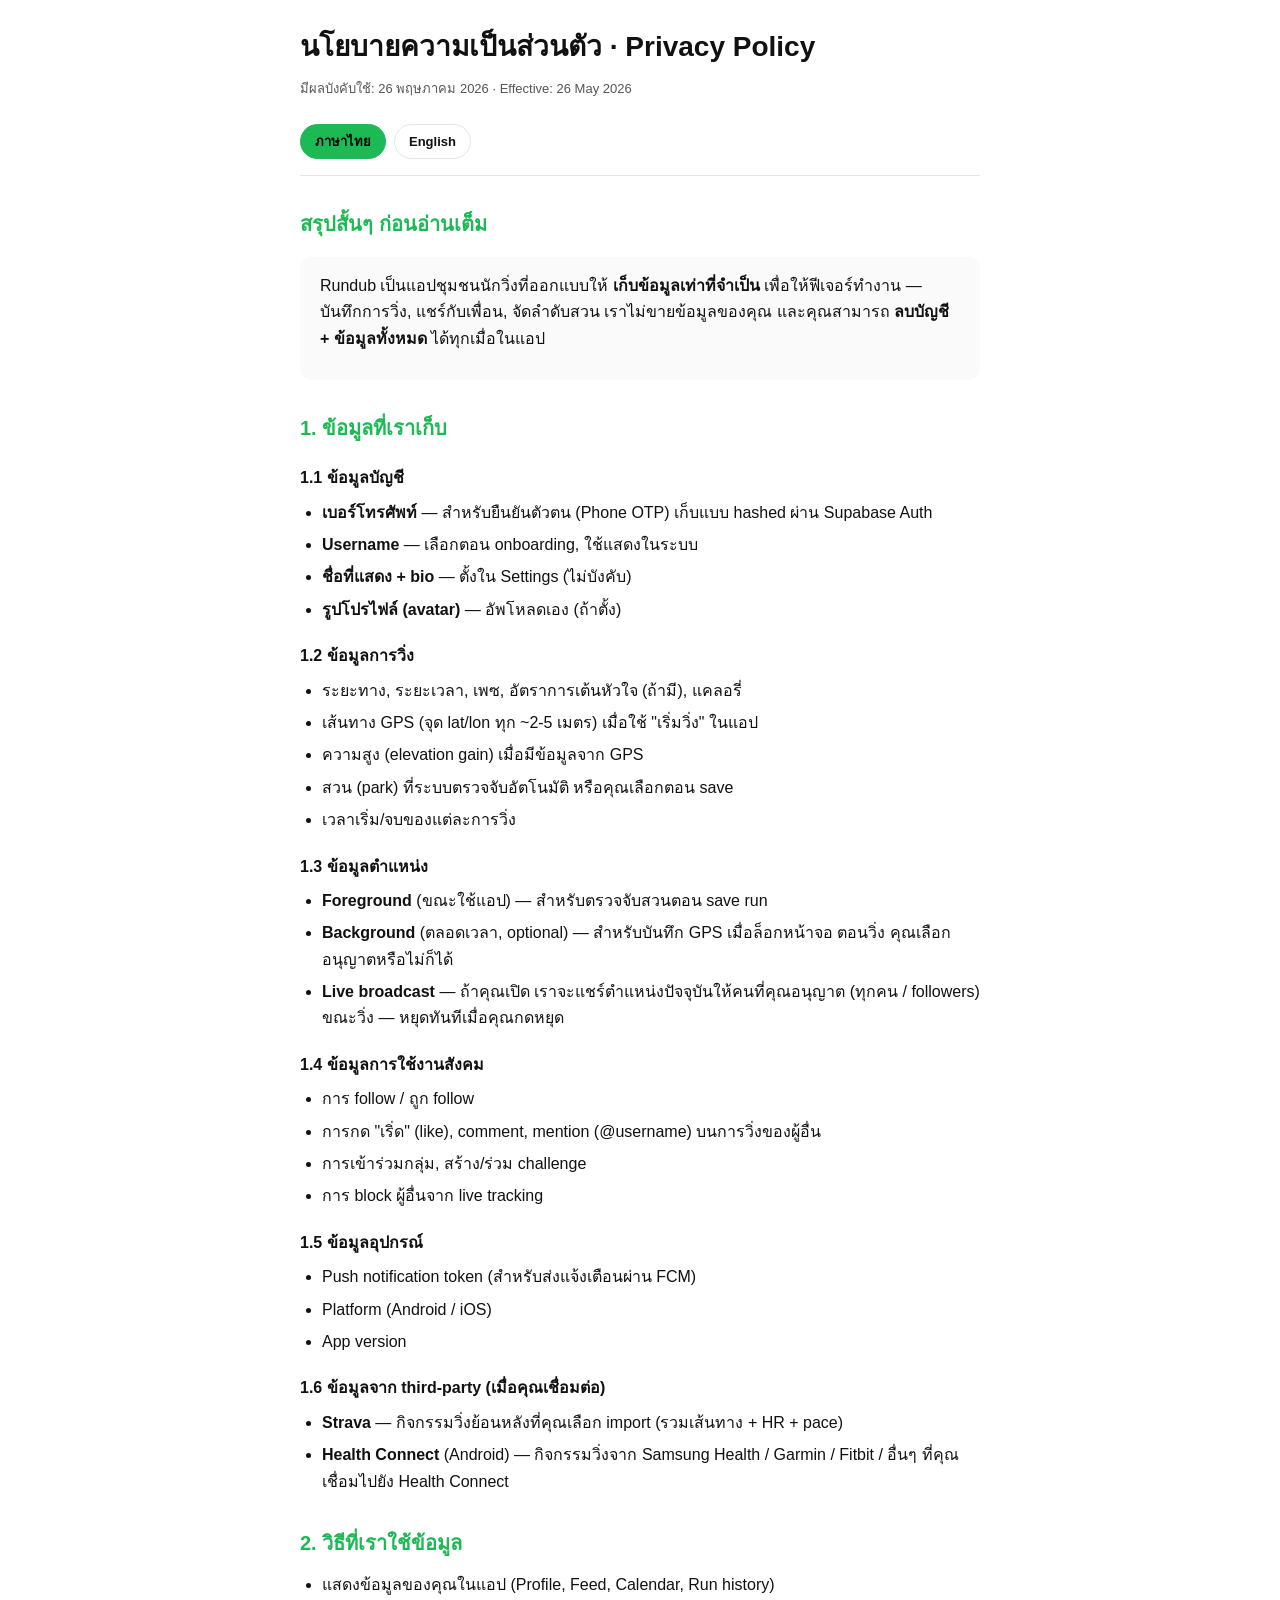
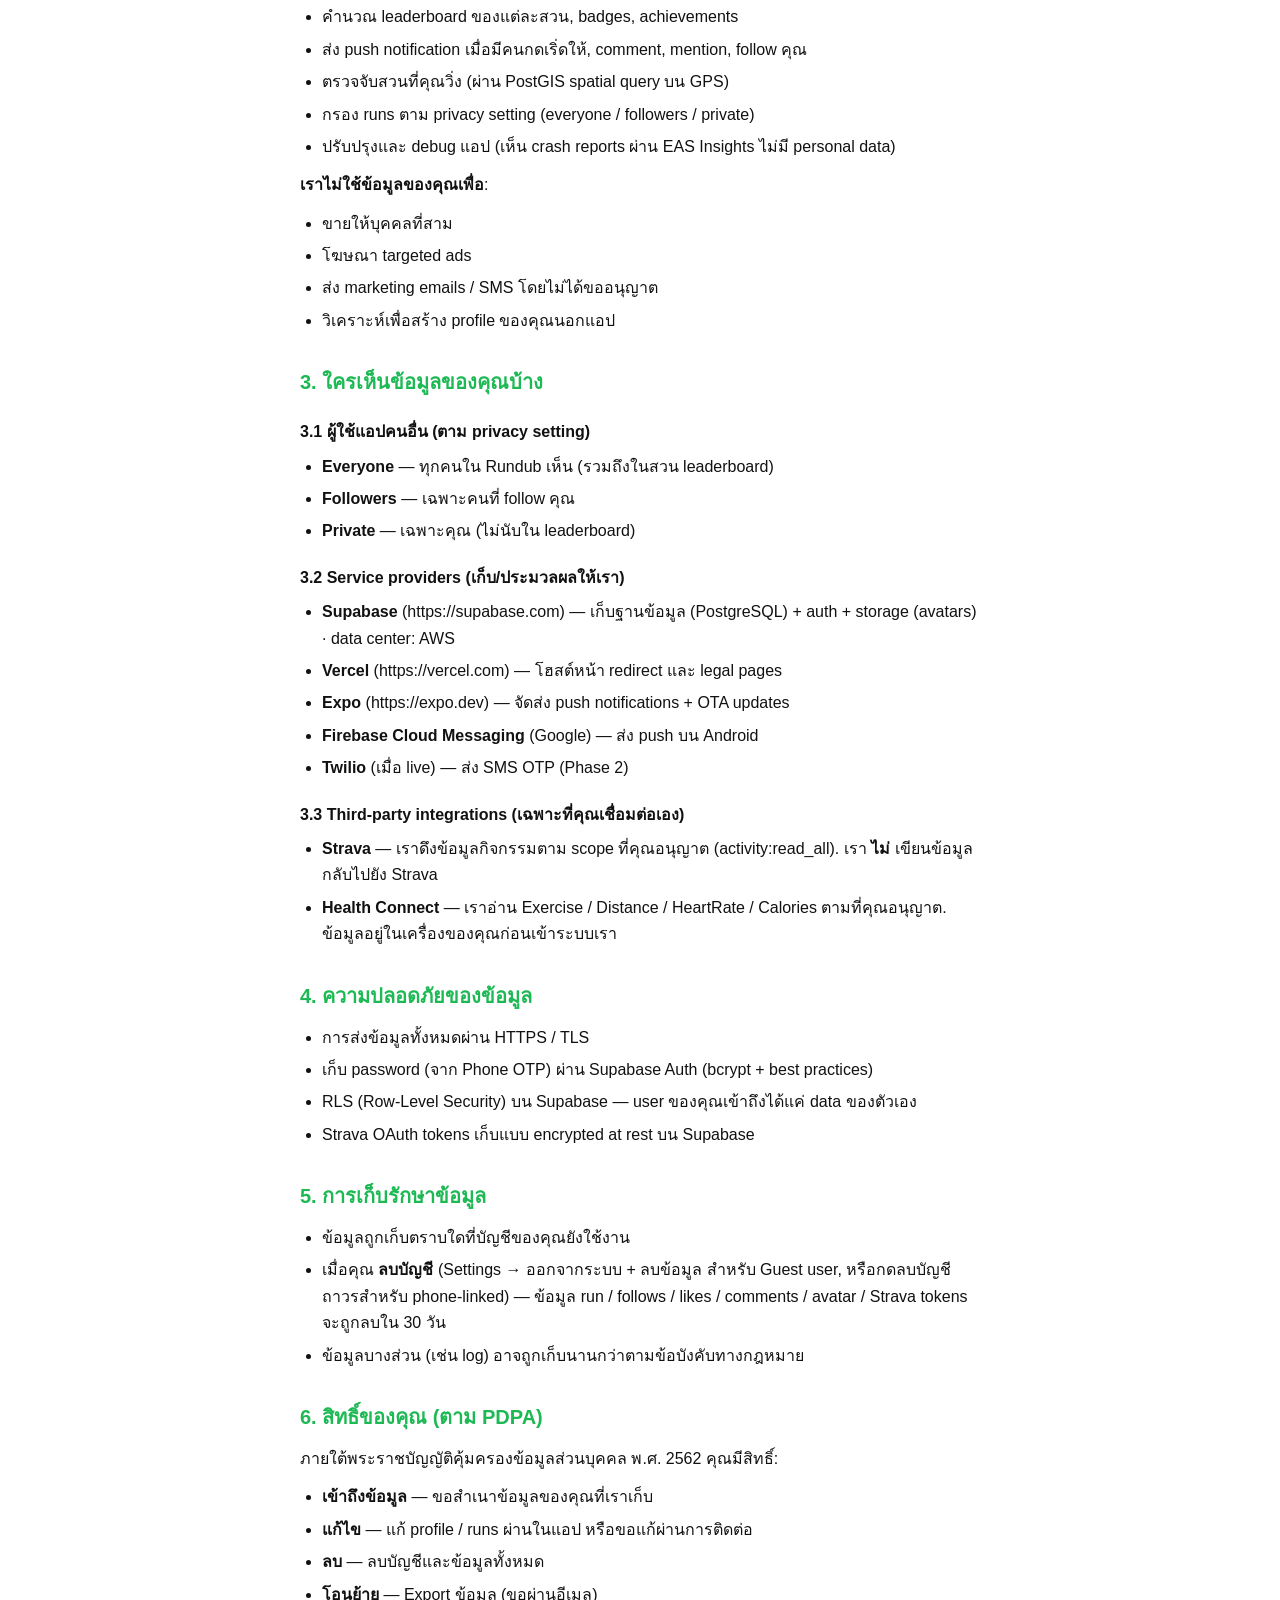
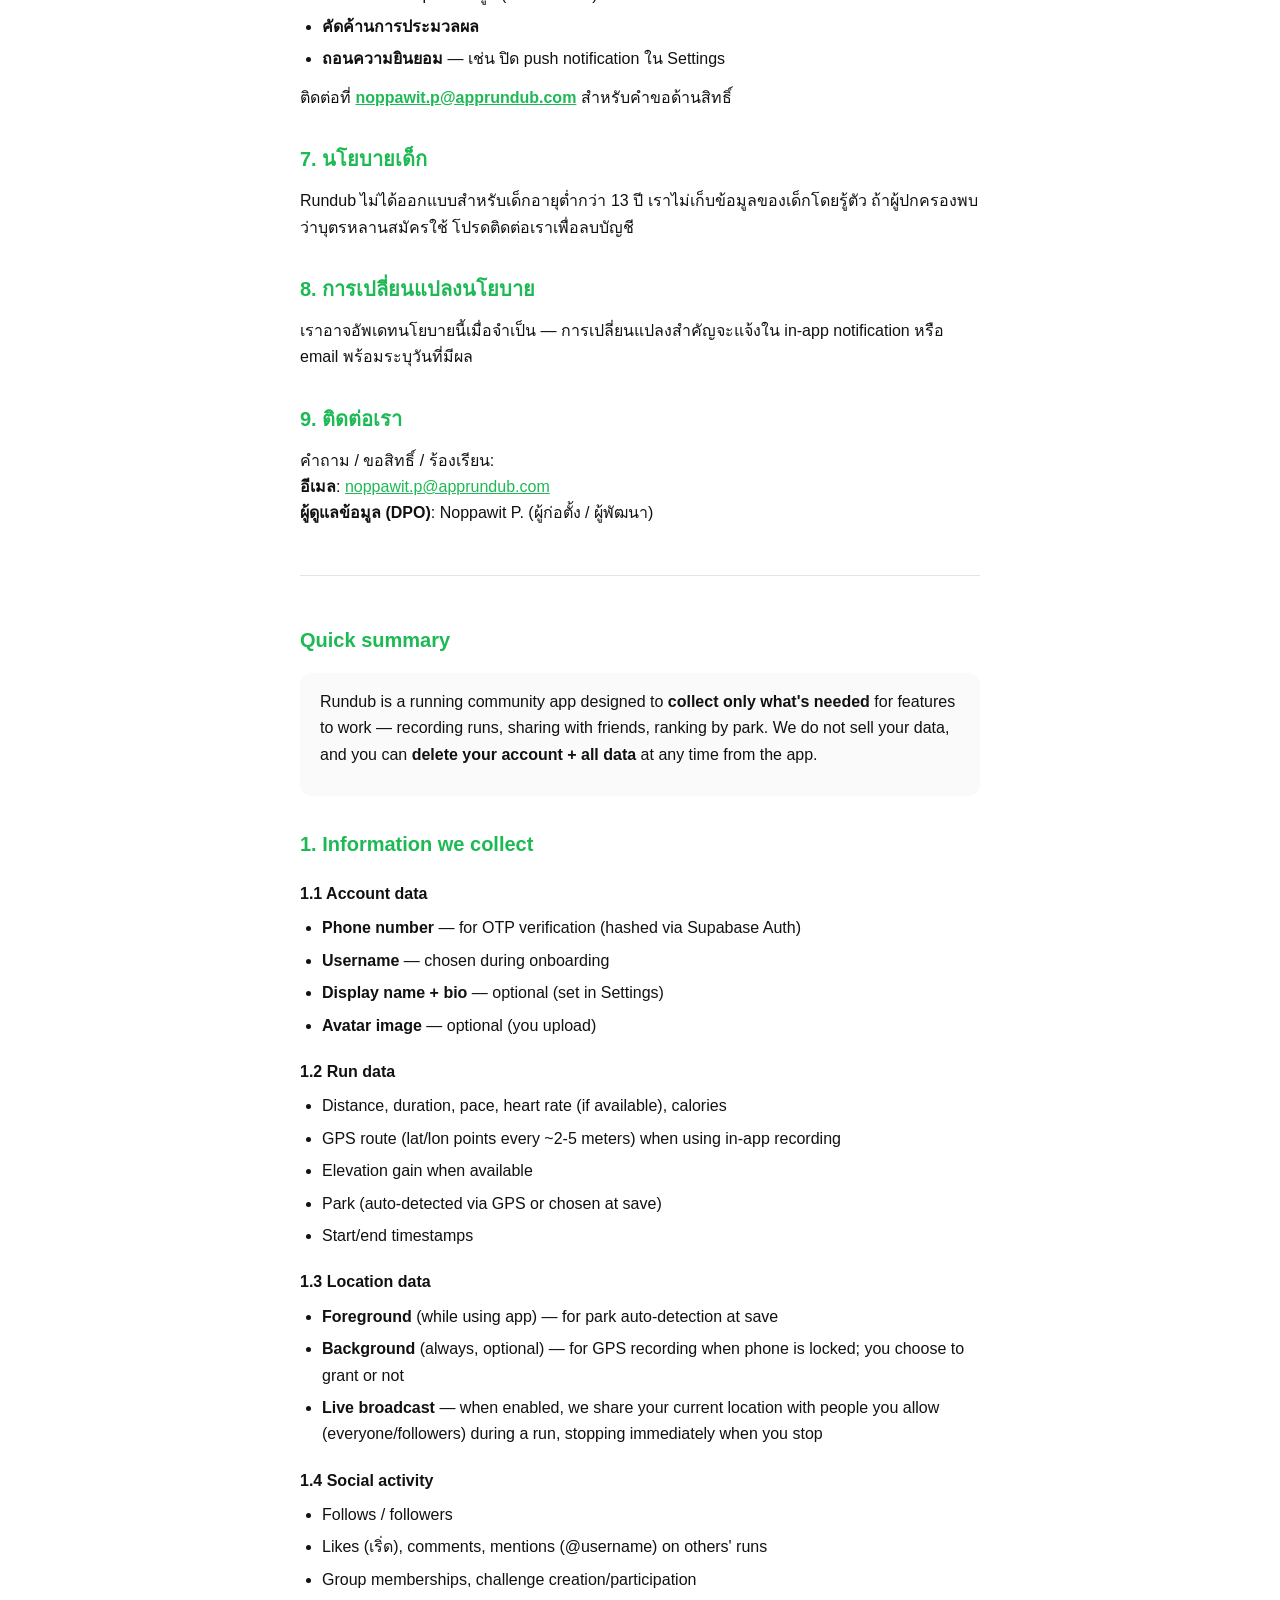
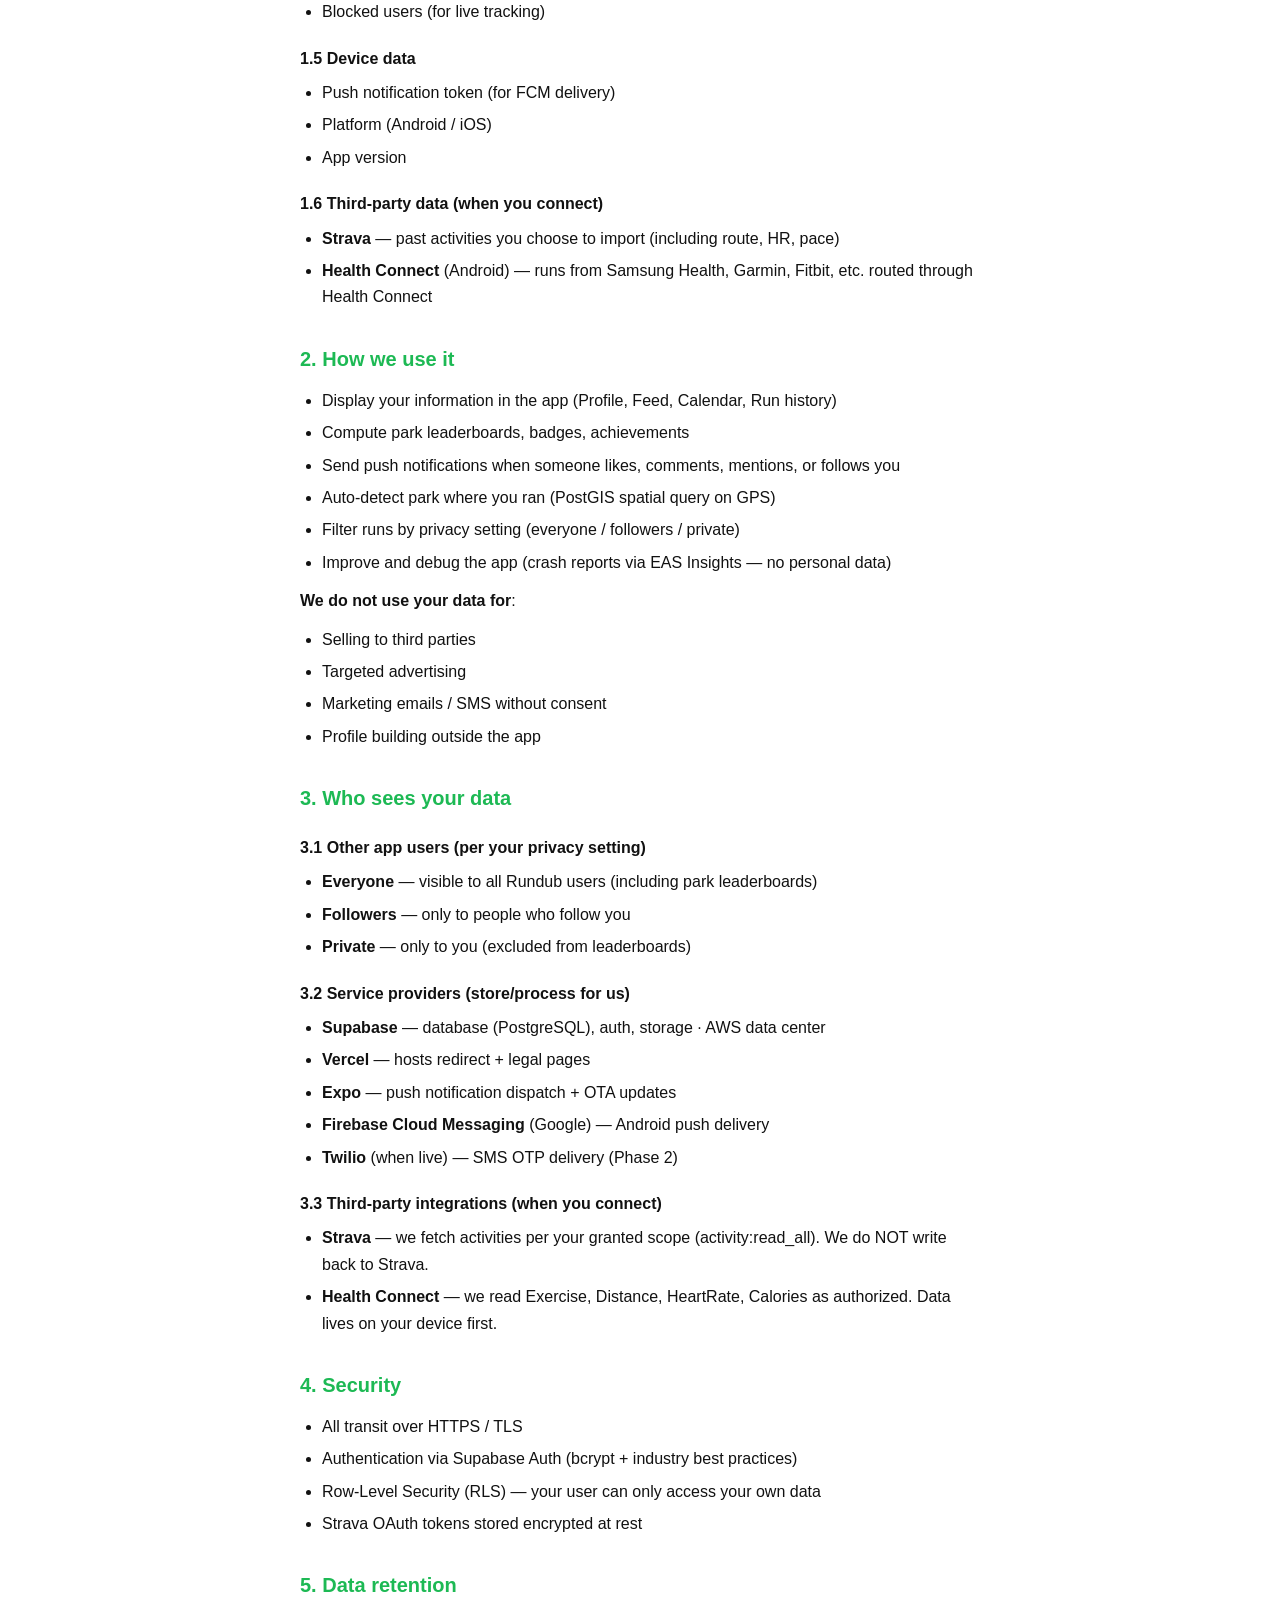
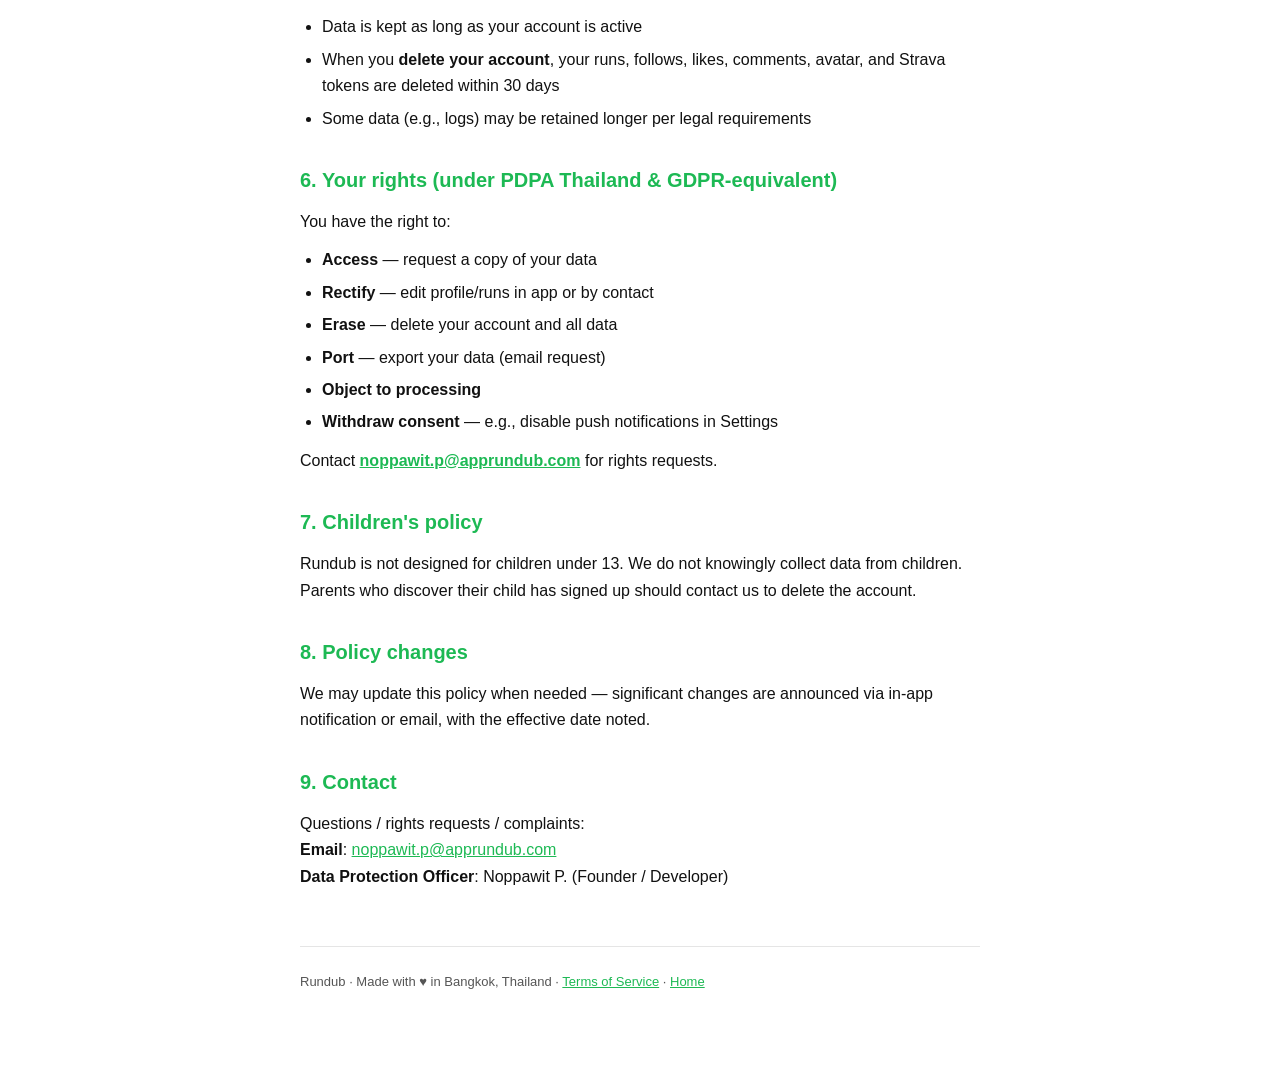
==== privacy.html @ 19c41e80 "Add Privacy Policy + Terms of Service pages (bilingual TH/EN)" ====
<!doctype html>
<html lang="th">
<head>
  <meta charset="utf-8" />
  <meta name="viewport" content="width=device-width,initial-scale=1" />
  <title>Privacy Policy · Rundub</title>
  <meta name="description" content="นโยบายความเป็นส่วนตัวของแอป Rundub — Privacy Policy of the Rundub app" />
  <style>
    :root {
      --bg: #ffffff;
      --text: #111;
      --muted: #555;
      --accent: #1DB954;
      --border: #e5e5e5;
      --card: #fafafa;
    }
    * { box-sizing: border-box; }
    html, body { margin: 0; padding: 0; }
    body {
      background: var(--bg);
      color: var(--text);
      font-family: -apple-system, BlinkMacSystemFont, "Segoe UI", "Helvetica Neue",
                   "Noto Sans Thai", "Sarabun", sans-serif;
      line-height: 1.65;
      font-size: 16px;
    }
    .wrap { max-width: 720px; margin: 0 auto; padding: 24px 20px 80px; }
    header { margin-bottom: 24px; padding-bottom: 16px; border-bottom: 1px solid var(--border); }
    h1 { font-size: 28px; margin: 0 0 8px; font-weight: 800; }
    h2 { font-size: 20px; margin: 32px 0 12px; font-weight: 700; color: var(--accent); }
    h3 { font-size: 16px; margin: 20px 0 8px; font-weight: 700; }
    p, ul, ol { margin: 0 0 12px; }
    ul, ol { padding-left: 22px; }
    li { margin-bottom: 6px; }
    .meta { color: var(--muted); font-size: 13px; }
    .lang-switch { display: inline-flex; gap: 8px; margin-top: 12px; }
    .lang-switch a {
      padding: 6px 14px; border-radius: 999px; border: 1px solid var(--border);
      color: var(--text); text-decoration: none; font-size: 13px; font-weight: 600;
    }
    .lang-switch a.active { background: var(--accent); border-color: var(--accent); color: #000; }
    a { color: var(--accent); }
    .divider { height: 1px; background: var(--border); margin: 48px 0; }
    .card { background: var(--card); border-radius: 12px; padding: 16px 20px; margin: 16px 0; }
    .contact { font-weight: 600; }
    footer { margin-top: 56px; padding-top: 24px; border-top: 1px solid var(--border); color: var(--muted); font-size: 13px; }
    @media (prefers-color-scheme: dark) {
      :root {
        --bg: #0a0a0a;
        --text: #f0f0f0;
        --muted: #999;
        --border: #222;
        --card: #111;
      }
      .lang-switch a { color: var(--text); }
    }
  </style>
</head>
<body>
  <div class="wrap">
    <header>
      <h1>นโยบายความเป็นส่วนตัว · Privacy Policy</h1>
      <p class="meta">มีผลบังคับใช้: 26 พฤษภาคม 2026 · Effective: 26 May 2026</p>
      <div class="lang-switch">
        <a href="#th" class="active">ภาษาไทย</a>
        <a href="#en">English</a>
      </div>
    </header>

    <section id="th">
      <h2>สรุปสั้นๆ ก่อนอ่านเต็ม</h2>
      <div class="card">
        <p>Rundub เป็นแอปชุมชนนักวิ่งที่ออกแบบให้ <strong>เก็บข้อมูลเท่าที่จำเป็น</strong> เพื่อให้ฟีเจอร์ทำงาน — บันทึกการวิ่ง, แชร์กับเพื่อน, จัดลำดับสวน เราไม่ขายข้อมูลของคุณ และคุณสามารถ <strong>ลบบัญชี + ข้อมูลทั้งหมด</strong> ได้ทุกเมื่อในแอป</p>
      </div>

      <h2>1. ข้อมูลที่เราเก็บ</h2>
      <h3>1.1 ข้อมูลบัญชี</h3>
      <ul>
        <li><strong>เบอร์โทรศัพท์</strong> — สำหรับยืนยันตัวตน (Phone OTP) เก็บแบบ hashed ผ่าน Supabase Auth</li>
        <li><strong>Username</strong> — เลือกตอน onboarding, ใช้แสดงในระบบ</li>
        <li><strong>ชื่อที่แสดง + bio</strong> — ตั้งใน Settings (ไม่บังคับ)</li>
        <li><strong>รูปโปรไฟล์ (avatar)</strong> — อัพโหลดเอง (ถ้าตั้ง)</li>
      </ul>

      <h3>1.2 ข้อมูลการวิ่ง</h3>
      <ul>
        <li>ระยะทาง, ระยะเวลา, เพซ, อัตราการเต้นหัวใจ (ถ้ามี), แคลอรี่</li>
        <li>เส้นทาง GPS (จุด lat/lon ทุก ~2-5 เมตร) เมื่อใช้ "เริ่มวิ่ง" ในแอป</li>
        <li>ความสูง (elevation gain) เมื่อมีข้อมูลจาก GPS</li>
        <li>สวน (park) ที่ระบบตรวจจับอัตโนมัติ หรือคุณเลือกตอน save</li>
        <li>เวลาเริ่ม/จบของแต่ละการวิ่ง</li>
      </ul>

      <h3>1.3 ข้อมูลตำแหน่ง</h3>
      <ul>
        <li><strong>Foreground</strong> (ขณะใช้แอป) — สำหรับตรวจจับสวนตอน save run</li>
        <li><strong>Background</strong> (ตลอดเวลา, optional) — สำหรับบันทึก GPS เมื่อล็อกหน้าจอ ตอนวิ่ง คุณเลือกอนุญาตหรือไม่ก็ได้</li>
        <li><strong>Live broadcast</strong> — ถ้าคุณเปิด เราจะแชร์ตำแหน่งปัจจุบันให้คนที่คุณอนุญาต (ทุกคน / followers) ขณะวิ่ง — หยุดทันทีเมื่อคุณกดหยุด</li>
      </ul>

      <h3>1.4 ข้อมูลการใช้งานสังคม</h3>
      <ul>
        <li>การ follow / ถูก follow</li>
        <li>การกด "เริ่ด" (like), comment, mention (@username) บนการวิ่งของผู้อื่น</li>
        <li>การเข้าร่วมกลุ่ม, สร้าง/ร่วม challenge</li>
        <li>การ block ผู้อื่นจาก live tracking</li>
      </ul>

      <h3>1.5 ข้อมูลอุปกรณ์</h3>
      <ul>
        <li>Push notification token (สำหรับส่งแจ้งเตือนผ่าน FCM)</li>
        <li>Platform (Android / iOS)</li>
        <li>App version</li>
      </ul>

      <h3>1.6 ข้อมูลจาก third-party (เมื่อคุณเชื่อมต่อ)</h3>
      <ul>
        <li><strong>Strava</strong> — กิจกรรมวิ่งย้อนหลังที่คุณเลือก import (รวมเส้นทาง + HR + pace)</li>
        <li><strong>Health Connect</strong> (Android) — กิจกรรมวิ่งจาก Samsung Health / Garmin / Fitbit / อื่นๆ ที่คุณเชื่อมไปยัง Health Connect</li>
      </ul>

      <h2>2. วิธีที่เราใช้ข้อมูล</h2>
      <ul>
        <li>แสดงข้อมูลของคุณในแอป (Profile, Feed, Calendar, Run history)</li>
        <li>คำนวณ leaderboard ของแต่ละสวน, badges, achievements</li>
        <li>ส่ง push notification เมื่อมีคนกดเริ่ดให้, comment, mention, follow คุณ</li>
        <li>ตรวจจับสวนที่คุณวิ่ง (ผ่าน PostGIS spatial query บน GPS)</li>
        <li>กรอง runs ตาม privacy setting (everyone / followers / private)</li>
        <li>ปรับปรุงและ debug แอป (เห็น crash reports ผ่าน EAS Insights ไม่มี personal data)</li>
      </ul>

      <p><strong>เราไม่ใช้ข้อมูลของคุณเพื่อ</strong>:</p>
      <ul>
        <li>ขายให้บุคคลที่สาม</li>
        <li>โฆษณา targeted ads</li>
        <li>ส่ง marketing emails / SMS โดยไม่ได้ขออนุญาต</li>
        <li>วิเคราะห์เพื่อสร้าง profile ของคุณนอกแอป</li>
      </ul>

      <h2>3. ใครเห็นข้อมูลของคุณบ้าง</h2>
      <h3>3.1 ผู้ใช้แอปคนอื่น (ตาม privacy setting)</h3>
      <ul>
        <li><strong>Everyone</strong> — ทุกคนใน Rundub เห็น (รวมถึงในสวน leaderboard)</li>
        <li><strong>Followers</strong> — เฉพาะคนที่ follow คุณ</li>
        <li><strong>Private</strong> — เฉพาะคุณ (ไม่นับใน leaderboard)</li>
      </ul>

      <h3>3.2 Service providers (เก็บ/ประมวลผลให้เรา)</h3>
      <ul>
        <li><strong>Supabase</strong> (https://supabase.com) — เก็บฐานข้อมูล (PostgreSQL) + auth + storage (avatars) · data center: AWS</li>
        <li><strong>Vercel</strong> (https://vercel.com) — โฮสต์หน้า redirect และ legal pages</li>
        <li><strong>Expo</strong> (https://expo.dev) — จัดส่ง push notifications + OTA updates</li>
        <li><strong>Firebase Cloud Messaging</strong> (Google) — ส่ง push บน Android</li>
        <li><strong>Twilio</strong> (เมื่อ live) — ส่ง SMS OTP (Phase 2)</li>
      </ul>

      <h3>3.3 Third-party integrations (เฉพาะที่คุณเชื่อมต่อเอง)</h3>
      <ul>
        <li><strong>Strava</strong> — เราดึงข้อมูลกิจกรรมตาม scope ที่คุณอนุญาต (activity:read_all). เรา <strong>ไม่</strong> เขียนข้อมูลกลับไปยัง Strava</li>
        <li><strong>Health Connect</strong> — เราอ่าน Exercise / Distance / HeartRate / Calories ตามที่คุณอนุญาต. ข้อมูลอยู่ในเครื่องของคุณก่อนเข้าระบบเรา</li>
      </ul>

      <h2>4. ความปลอดภัยของข้อมูล</h2>
      <ul>
        <li>การส่งข้อมูลทั้งหมดผ่าน HTTPS / TLS</li>
        <li>เก็บ password (จาก Phone OTP) ผ่าน Supabase Auth (bcrypt + best practices)</li>
        <li>RLS (Row-Level Security) บน Supabase — user ของคุณเข้าถึงได้แค่ data ของตัวเอง</li>
        <li>Strava OAuth tokens เก็บแบบ encrypted at rest บน Supabase</li>
      </ul>

      <h2>5. การเก็บรักษาข้อมูล</h2>
      <ul>
        <li>ข้อมูลถูกเก็บตราบใดที่บัญชีของคุณยังใช้งาน</li>
        <li>เมื่อคุณ <strong>ลบบัญชี</strong> (Settings → ออกจากระบบ + ลบข้อมูล สำหรับ Guest user, หรือกดลบบัญชีถาวรสำหรับ phone-linked) — ข้อมูล run / follows / likes / comments / avatar / Strava tokens จะถูกลบใน 30 วัน</li>
        <li>ข้อมูลบางส่วน (เช่น log) อาจถูกเก็บนานกว่าตามข้อบังคับทางกฎหมาย</li>
      </ul>

      <h2>6. สิทธิ์ของคุณ (ตาม PDPA)</h2>
      <p>ภายใต้พระราชบัญญัติคุ้มครองข้อมูลส่วนบุคคล พ.ศ. 2562 คุณมีสิทธิ์:</p>
      <ul>
        <li><strong>เข้าถึงข้อมูล</strong> — ขอสำเนาข้อมูลของคุณที่เราเก็บ</li>
        <li><strong>แก้ไข</strong> — แก้ profile / runs ผ่านในแอป หรือขอแก้ผ่านการติดต่อ</li>
        <li><strong>ลบ</strong> — ลบบัญชีและข้อมูลทั้งหมด</li>
        <li><strong>โอนย้าย</strong> — Export ข้อมูล (ขอผ่านอีเมล)</li>
        <li><strong>คัดค้านการประมวลผล</strong></li>
        <li><strong>ถอนความยินยอม</strong> — เช่น ปิด push notification ใน Settings</li>
      </ul>
      <p>ติดต่อที่ <a href="mailto:noppawit.p@apprundub.com" class="contact">noppawit.p@apprundub.com</a> สำหรับคำขอด้านสิทธิ์</p>

      <h2>7. นโยบายเด็ก</h2>
      <p>Rundub ไม่ได้ออกแบบสำหรับเด็กอายุต่ำกว่า 13 ปี เราไม่เก็บข้อมูลของเด็กโดยรู้ตัว ถ้าผู้ปกครองพบว่าบุตรหลานสมัครใช้ โปรดติดต่อเราเพื่อลบบัญชี</p>

      <h2>8. การเปลี่ยนแปลงนโยบาย</h2>
      <p>เราอาจอัพเดทนโยบายนี้เมื่อจำเป็น — การเปลี่ยนแปลงสำคัญจะแจ้งใน in-app notification หรือ email พร้อมระบุวันที่มีผล</p>

      <h2>9. ติดต่อเรา</h2>
      <p>คำถาม / ขอสิทธิ์ / ร้องเรียน:<br />
        <strong>อีเมล</strong>: <a href="mailto:noppawit.p@apprundub.com">noppawit.p@apprundub.com</a><br />
        <strong>ผู้ดูแลข้อมูล (DPO)</strong>: Noppawit P. (ผู้ก่อตั้ง / ผู้พัฒนา)
      </p>
    </section>

    <div class="divider"></div>

    <section id="en">
      <h2>Quick summary</h2>
      <div class="card">
        <p>Rundub is a running community app designed to <strong>collect only what's needed</strong> for features to work — recording runs, sharing with friends, ranking by park. We do not sell your data, and you can <strong>delete your account + all data</strong> at any time from the app.</p>
      </div>

      <h2>1. Information we collect</h2>
      <h3>1.1 Account data</h3>
      <ul>
        <li><strong>Phone number</strong> — for OTP verification (hashed via Supabase Auth)</li>
        <li><strong>Username</strong> — chosen during onboarding</li>
        <li><strong>Display name + bio</strong> — optional (set in Settings)</li>
        <li><strong>Avatar image</strong> — optional (you upload)</li>
      </ul>

      <h3>1.2 Run data</h3>
      <ul>
        <li>Distance, duration, pace, heart rate (if available), calories</li>
        <li>GPS route (lat/lon points every ~2-5 meters) when using in-app recording</li>
        <li>Elevation gain when available</li>
        <li>Park (auto-detected via GPS or chosen at save)</li>
        <li>Start/end timestamps</li>
      </ul>

      <h3>1.3 Location data</h3>
      <ul>
        <li><strong>Foreground</strong> (while using app) — for park auto-detection at save</li>
        <li><strong>Background</strong> (always, optional) — for GPS recording when phone is locked; you choose to grant or not</li>
        <li><strong>Live broadcast</strong> — when enabled, we share your current location with people you allow (everyone/followers) during a run, stopping immediately when you stop</li>
      </ul>

      <h3>1.4 Social activity</h3>
      <ul>
        <li>Follows / followers</li>
        <li>Likes (เริ่ด), comments, mentions (@username) on others' runs</li>
        <li>Group memberships, challenge creation/participation</li>
        <li>Blocked users (for live tracking)</li>
      </ul>

      <h3>1.5 Device data</h3>
      <ul>
        <li>Push notification token (for FCM delivery)</li>
        <li>Platform (Android / iOS)</li>
        <li>App version</li>
      </ul>

      <h3>1.6 Third-party data (when you connect)</h3>
      <ul>
        <li><strong>Strava</strong> — past activities you choose to import (including route, HR, pace)</li>
        <li><strong>Health Connect</strong> (Android) — runs from Samsung Health, Garmin, Fitbit, etc. routed through Health Connect</li>
      </ul>

      <h2>2. How we use it</h2>
      <ul>
        <li>Display your information in the app (Profile, Feed, Calendar, Run history)</li>
        <li>Compute park leaderboards, badges, achievements</li>
        <li>Send push notifications when someone likes, comments, mentions, or follows you</li>
        <li>Auto-detect park where you ran (PostGIS spatial query on GPS)</li>
        <li>Filter runs by privacy setting (everyone / followers / private)</li>
        <li>Improve and debug the app (crash reports via EAS Insights — no personal data)</li>
      </ul>

      <p><strong>We do not use your data for</strong>:</p>
      <ul>
        <li>Selling to third parties</li>
        <li>Targeted advertising</li>
        <li>Marketing emails / SMS without consent</li>
        <li>Profile building outside the app</li>
      </ul>

      <h2>3. Who sees your data</h2>
      <h3>3.1 Other app users (per your privacy setting)</h3>
      <ul>
        <li><strong>Everyone</strong> — visible to all Rundub users (including park leaderboards)</li>
        <li><strong>Followers</strong> — only to people who follow you</li>
        <li><strong>Private</strong> — only to you (excluded from leaderboards)</li>
      </ul>

      <h3>3.2 Service providers (store/process for us)</h3>
      <ul>
        <li><strong>Supabase</strong> — database (PostgreSQL), auth, storage · AWS data center</li>
        <li><strong>Vercel</strong> — hosts redirect + legal pages</li>
        <li><strong>Expo</strong> — push notification dispatch + OTA updates</li>
        <li><strong>Firebase Cloud Messaging</strong> (Google) — Android push delivery</li>
        <li><strong>Twilio</strong> (when live) — SMS OTP delivery (Phase 2)</li>
      </ul>

      <h3>3.3 Third-party integrations (when you connect)</h3>
      <ul>
        <li><strong>Strava</strong> — we fetch activities per your granted scope (activity:read_all). We do NOT write back to Strava.</li>
        <li><strong>Health Connect</strong> — we read Exercise, Distance, HeartRate, Calories as authorized. Data lives on your device first.</li>
      </ul>

      <h2>4. Security</h2>
      <ul>
        <li>All transit over HTTPS / TLS</li>
        <li>Authentication via Supabase Auth (bcrypt + industry best practices)</li>
        <li>Row-Level Security (RLS) — your user can only access your own data</li>
        <li>Strava OAuth tokens stored encrypted at rest</li>
      </ul>

      <h2>5. Data retention</h2>
      <ul>
        <li>Data is kept as long as your account is active</li>
        <li>When you <strong>delete your account</strong>, your runs, follows, likes, comments, avatar, and Strava tokens are deleted within 30 days</li>
        <li>Some data (e.g., logs) may be retained longer per legal requirements</li>
      </ul>

      <h2>6. Your rights (under PDPA Thailand & GDPR-equivalent)</h2>
      <p>You have the right to:</p>
      <ul>
        <li><strong>Access</strong> — request a copy of your data</li>
        <li><strong>Rectify</strong> — edit profile/runs in app or by contact</li>
        <li><strong>Erase</strong> — delete your account and all data</li>
        <li><strong>Port</strong> — export your data (email request)</li>
        <li><strong>Object to processing</strong></li>
        <li><strong>Withdraw consent</strong> — e.g., disable push notifications in Settings</li>
      </ul>
      <p>Contact <a href="mailto:noppawit.p@apprundub.com" class="contact">noppawit.p@apprundub.com</a> for rights requests.</p>

      <h2>7. Children's policy</h2>
      <p>Rundub is not designed for children under 13. We do not knowingly collect data from children. Parents who discover their child has signed up should contact us to delete the account.</p>

      <h2>8. Policy changes</h2>
      <p>We may update this policy when needed — significant changes are announced via in-app notification or email, with the effective date noted.</p>

      <h2>9. Contact</h2>
      <p>Questions / rights requests / complaints:<br />
        <strong>Email</strong>: <a href="mailto:noppawit.p@apprundub.com">noppawit.p@apprundub.com</a><br />
        <strong>Data Protection Officer</strong>: Noppawit P. (Founder / Developer)
      </p>
    </section>

    <footer>
      <p>Rundub · Made with ♥ in Bangkok, Thailand · <a href="terms">Terms of Service</a> · <a href="/">Home</a></p>
    </footer>
  </div>
</body>
</html>
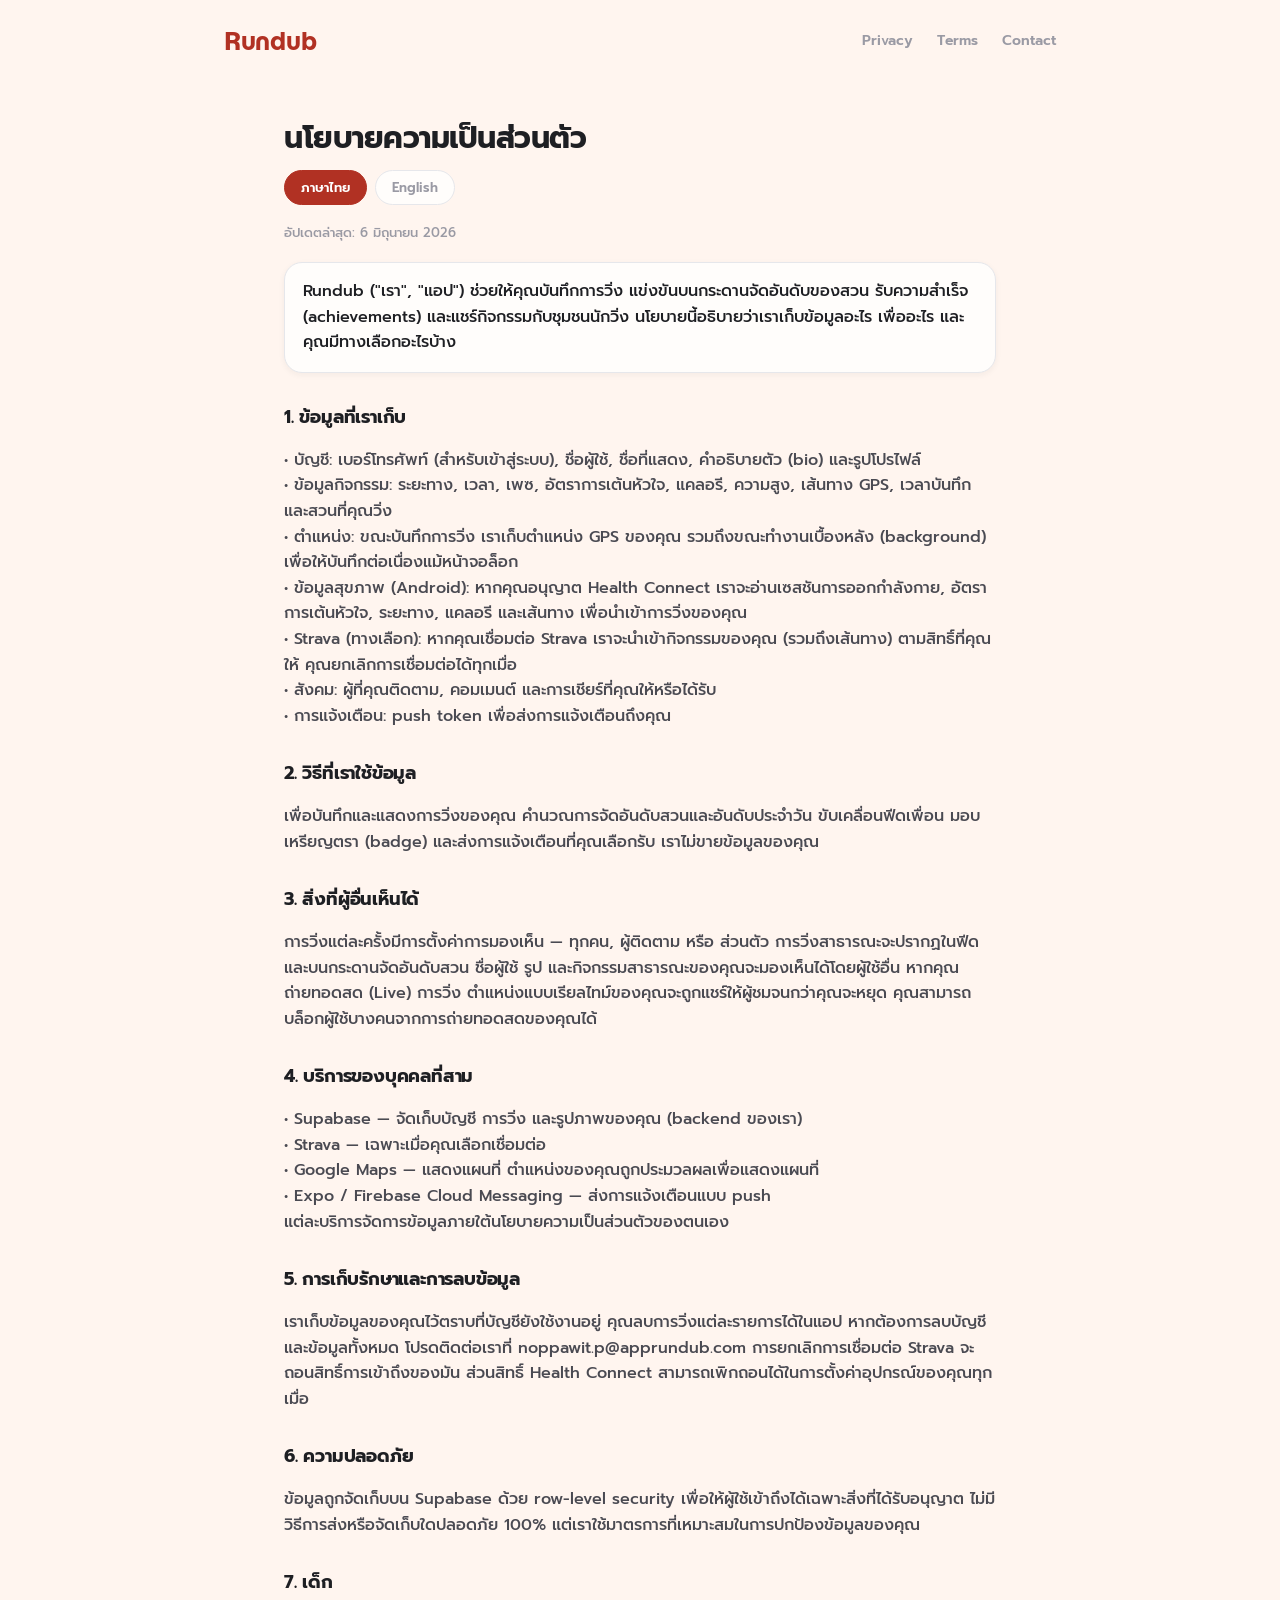
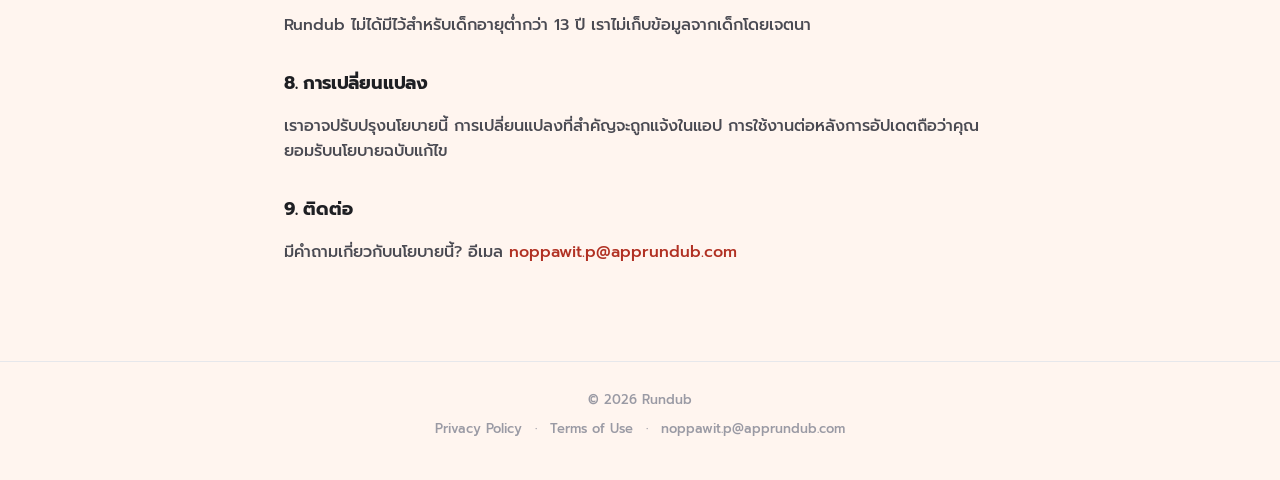
==== commit 46721dc7: "Add files via upload" ====
--- a/privacy.html
+++ b/privacy.html
@@ -1,343 +1,112 @@
-<!doctype html>
+<!DOCTYPE html>
 <html lang="th">
 <head>
-  <meta charset="utf-8" />
-  <meta name="viewport" content="width=device-width,initial-scale=1" />
-  <title>Privacy Policy · Rundub</title>
-  <meta name="description" content="นโยบายความเป็นส่วนตัวของแอป Rundub — Privacy Policy of the Rundub app" />
-  <style>
-    :root {
-      --bg: #ffffff;
-      --text: #111;
-      --muted: #555;
-      --accent: #1DB954;
-      --border: #e5e5e5;
-      --card: #fafafa;
-    }
-    * { box-sizing: border-box; }
-    html, body { margin: 0; padding: 0; }
-    body {
-      background: var(--bg);
-      color: var(--text);
-      font-family: -apple-system, BlinkMacSystemFont, "Segoe UI", "Helvetica Neue",
-                   "Noto Sans Thai", "Sarabun", sans-serif;
-      line-height: 1.65;
-      font-size: 16px;
-    }
-    .wrap { max-width: 720px; margin: 0 auto; padding: 24px 20px 80px; }
-    header { margin-bottom: 24px; padding-bottom: 16px; border-bottom: 1px solid var(--border); }
-    h1 { font-size: 28px; margin: 0 0 8px; font-weight: 800; }
-    h2 { font-size: 20px; margin: 32px 0 12px; font-weight: 700; color: var(--accent); }
-    h3 { font-size: 16px; margin: 20px 0 8px; font-weight: 700; }
-    p, ul, ol { margin: 0 0 12px; }
-    ul, ol { padding-left: 22px; }
-    li { margin-bottom: 6px; }
-    .meta { color: var(--muted); font-size: 13px; }
-    .lang-switch { display: inline-flex; gap: 8px; margin-top: 12px; }
-    .lang-switch a {
-      padding: 6px 14px; border-radius: 999px; border: 1px solid var(--border);
-      color: var(--text); text-decoration: none; font-size: 13px; font-weight: 600;
-    }
-    .lang-switch a.active { background: var(--accent); border-color: var(--accent); color: #000; }
-    a { color: var(--accent); }
-    .divider { height: 1px; background: var(--border); margin: 48px 0; }
-    .card { background: var(--card); border-radius: 12px; padding: 16px 20px; margin: 16px 0; }
-    .contact { font-weight: 600; }
-    footer { margin-top: 56px; padding-top: 24px; border-top: 1px solid var(--border); color: var(--muted); font-size: 13px; }
-    @media (prefers-color-scheme: dark) {
-      :root {
-        --bg: #0a0a0a;
-        --text: #f0f0f0;
-        --muted: #999;
-        --border: #222;
-        --card: #111;
-      }
-      .lang-switch a { color: var(--text); }
-    }
-  </style>
+  <meta charset="UTF-8" />
+  <meta name="viewport" content="width=device-width, initial-scale=1.0" />
+  <title>Privacy Policy — Rundub</title>
+  <meta name="description" content="Rundub Privacy Policy / นโยบายความเป็นส่วนตัว Rundub" />
+  <link rel="preconnect" href="https://fonts.googleapis.com" />
+  <link href="https://fonts.googleapis.com/css2?family=Prompt:wght@400;500;600;700&display=swap" rel="stylesheet" />
+  <link rel="stylesheet" href="style.css" />
 </head>
-<body>
-  <div class="wrap">
-    <header>
-      <h1>นโยบายความเป็นส่วนตัว · Privacy Policy</h1>
-      <p class="meta">มีผลบังคับใช้: 26 พฤษภาคม 2026 · Effective: 26 May 2026</p>
-      <div class="lang-switch">
-        <a href="#th" class="active">ภาษาไทย</a>
-        <a href="#en">English</a>
-      </div>
-    </header>
+<body class="lang-th">
+  <nav class="nav">
+    <div class="brand"><a href="/" style="color:var(--primary);">Rundub</a></div>
+    <div class="nav-links">
+      <a href="/privacy.html">Privacy</a>
+      <a href="/terms.html">Terms</a>
+      <a href="mailto:noppawit.p@apprundub.com">Contact</a>
+    </div>
+  </nav>
 
-    <section id="th">
-      <h2>สรุปสั้นๆ ก่อนอ่านเต็ม</h2>
-      <div class="card">
-        <p>Rundub เป็นแอปชุมชนนักวิ่งที่ออกแบบให้ <strong>เก็บข้อมูลเท่าที่จำเป็น</strong> เพื่อให้ฟีเจอร์ทำงาน — บันทึกการวิ่ง, แชร์กับเพื่อน, จัดลำดับสวน เราไม่ขายข้อมูลของคุณ และคุณสามารถ <strong>ลบบัญชี + ข้อมูลทั้งหมด</strong> ได้ทุกเมื่อในแอป</p>
-      </div>
+  <main class="wrap doc">
+    <h1><span class="only-th">นโยบายความเป็นส่วนตัว</span><span class="only-en">Privacy Policy</span></h1>
+    <div class="lang-switch">
+      <button type="button" data-lang="th" class="active">ภาษาไทย</button>
+      <button type="button" data-lang="en">English</button>
+    </div>
+    <div class="updated"><span class="only-th">อัปเดตล่าสุด: 6 มิถุนายน 2026</span><span class="only-en">Last updated: 6 June 2026</span></div>
 
-      <h2>1. ข้อมูลที่เราเก็บ</h2>
-      <h3>1.1 ข้อมูลบัญชี</h3>
-      <ul>
-        <li><strong>เบอร์โทรศัพท์</strong> — สำหรับยืนยันตัวตน (Phone OTP) เก็บแบบ hashed ผ่าน Supabase Auth</li>
-        <li><strong>Username</strong> — เลือกตอน onboarding, ใช้แสดงในระบบ</li>
-        <li><strong>ชื่อที่แสดง + bio</strong> — ตั้งใน Settings (ไม่บังคับ)</li>
-        <li><strong>รูปโปรไฟล์ (avatar)</strong> — อัพโหลดเอง (ถ้าตั้ง)</li>
-      </ul>
+    <p class="intro only-th">Rundub ("เรา", "แอป") ช่วยให้คุณบันทึกการวิ่ง แข่งขันบนกระดานจัดอันดับของสวน รับความสำเร็จ (achievements) และแชร์กิจกรรมกับชุมชนนักวิ่ง นโยบายนี้อธิบายว่าเราเก็บข้อมูลอะไร เพื่ออะไร และคุณมีทางเลือกอะไรบ้าง</p>
+    <p class="intro only-en">Rundub ("we", "the app") helps you record runs, compete on park leaderboards, earn achievements, and share activities with the community. This policy explains what data we collect, why, and your choices.</p>
 
-      <h3>1.2 ข้อมูลการวิ่ง</h3>
-      <ul>
-        <li>ระยะทาง, ระยะเวลา, เพซ, อัตราการเต้นหัวใจ (ถ้ามี), แคลอรี่</li>
-        <li>เส้นทาง GPS (จุด lat/lon ทุก ~2-5 เมตร) เมื่อใช้ "เริ่มวิ่ง" ในแอป</li>
-        <li>ความสูง (elevation gain) เมื่อมีข้อมูลจาก GPS</li>
-        <li>สวน (park) ที่ระบบตรวจจับอัตโนมัติ หรือคุณเลือกตอน save</li>
-        <li>เวลาเริ่ม/จบของแต่ละการวิ่ง</li>
-      </ul>
+    <h2><span class="only-th">1. ข้อมูลที่เราเก็บ</span><span class="only-en">1. Information we collect</span></h2>
+    <p class="only-th">• บัญชี: เบอร์โทรศัพท์ (สำหรับเข้าสู่ระบบ), ชื่อผู้ใช้, ชื่อที่แสดง, คำอธิบายตัว (bio) และรูปโปรไฟล์
+• ข้อมูลกิจกรรม: ระยะทาง, เวลา, เพซ, อัตราการเต้นหัวใจ, แคลอรี, ความสูง, เส้นทาง GPS, เวลาบันทึก และสวนที่คุณวิ่ง
+• ตำแหน่ง: ขณะบันทึกการวิ่ง เราเก็บตำแหน่ง GPS ของคุณ รวมถึงขณะทำงานเบื้องหลัง (background) เพื่อให้บันทึกต่อเนื่องแม้หน้าจอล็อก
+• ข้อมูลสุขภาพ (Android): หากคุณอนุญาต Health Connect เราจะอ่านเซสชันการออกกำลังกาย, อัตราการเต้นหัวใจ, ระยะทาง, แคลอรี และเส้นทาง เพื่อนำเข้าการวิ่งของคุณ
+• Strava (ทางเลือก): หากคุณเชื่อมต่อ Strava เราจะนำเข้ากิจกรรมของคุณ (รวมถึงเส้นทาง) ตามสิทธิ์ที่คุณให้ คุณยกเลิกการเชื่อมต่อได้ทุกเมื่อ
+• สังคม: ผู้ที่คุณติดตาม, คอมเมนต์ และการเชียร์ที่คุณให้หรือได้รับ
+• การแจ้งเตือน: push token เพื่อส่งการแจ้งเตือนถึงคุณ</p>
+    <p class="only-en">• Account: your phone number (for sign-in), username, display name, bio, and profile photo.
+• Activity data: distance, duration, pace, heart rate, calories, elevation, GPS route, timestamps, and the park you ran in.
+• Location: while recording a run we collect your GPS location, including in the background so recording continues when your screen is locked.
+• Health data (Android): if you grant Health Connect access, we read exercise sessions, heart rate, distance, calories, and routes to import your runs.
+• Strava (optional): if you connect Strava, we import your activities (including their route) using the access you grant. You can disconnect anytime.
+• Social: people you follow, comments, and cheers you give or receive.
+• Notifications: a push token so we can send you updates.</p>
 
-      <h3>1.3 ข้อมูลตำแหน่ง</h3>
-      <ul>
-        <li><strong>Foreground</strong> (ขณะใช้แอป) — สำหรับตรวจจับสวนตอน save run</li>
-        <li><strong>Background</strong> (ตลอดเวลา, optional) — สำหรับบันทึก GPS เมื่อล็อกหน้าจอ ตอนวิ่ง คุณเลือกอนุญาตหรือไม่ก็ได้</li>
-        <li><strong>Live broadcast</strong> — ถ้าคุณเปิด เราจะแชร์ตำแหน่งปัจจุบันให้คนที่คุณอนุญาต (ทุกคน / followers) ขณะวิ่ง — หยุดทันทีเมื่อคุณกดหยุด</li>
-      </ul>
+    <h2><span class="only-th">2. วิธีที่เราใช้ข้อมูล</span><span class="only-en">2. How we use your data</span></h2>
+    <p class="only-th">เพื่อบันทึกและแสดงการวิ่งของคุณ คำนวณการจัดอันดับสวนและอันดับประจำวัน ขับเคลื่อนฟีดเพื่อน มอบเหรียญตรา (badge) และส่งการแจ้งเตือนที่คุณเลือกรับ เราไม่ขายข้อมูลของคุณ</p>
+    <p class="only-en">To record and display your runs, calculate park rankings and daily standings, power the friends feed, award badges, and send notifications you opt into. We do not sell your data.</p>
 
-      <h3>1.4 ข้อมูลการใช้งานสังคม</h3>
-      <ul>
-        <li>การ follow / ถูก follow</li>
-        <li>การกด "เริ่ด" (like), comment, mention (@username) บนการวิ่งของผู้อื่น</li>
-        <li>การเข้าร่วมกลุ่ม, สร้าง/ร่วม challenge</li>
-        <li>การ block ผู้อื่นจาก live tracking</li>
-      </ul>
+    <h2><span class="only-th">3. สิ่งที่ผู้อื่นเห็นได้</span><span class="only-en">3. What others can see</span></h2>
+    <p class="only-th">การวิ่งแต่ละครั้งมีการตั้งค่าการมองเห็น — ทุกคน, ผู้ติดตาม หรือ ส่วนตัว การวิ่งสาธารณะจะปรากฏในฟีดและบนกระดานจัดอันดับสวน ชื่อผู้ใช้ รูป และกิจกรรมสาธารณะของคุณจะมองเห็นได้โดยผู้ใช้อื่น หากคุณถ่ายทอดสด (Live) การวิ่ง ตำแหน่งแบบเรียลไทม์ของคุณจะถูกแชร์ให้ผู้ชมจนกว่าคุณจะหยุด คุณสามารถบล็อกผู้ใช้บางคนจากการถ่ายทอดสดของคุณได้</p>
+    <p class="only-en">Each run has a visibility setting — Everyone, Followers, or Private. Public runs appear in feeds and on park leaderboards. Your username, photo, and public activity are visible to other users. If you broadcast a Live run, your real-time location is shared with viewers until you stop; you can block specific users from your Live broadcasts.</p>
 
-      <h3>1.5 ข้อมูลอุปกรณ์</h3>
-      <ul>
-        <li>Push notification token (สำหรับส่งแจ้งเตือนผ่าน FCM)</li>
-        <li>Platform (Android / iOS)</li>
-        <li>App version</li>
-      </ul>
+    <h2><span class="only-th">4. บริการของบุคคลที่สาม</span><span class="only-en">4. Third-party services</span></h2>
+    <p class="only-th">• Supabase — จัดเก็บบัญชี การวิ่ง และรูปภาพของคุณ (backend ของเรา)
+• Strava — เฉพาะเมื่อคุณเลือกเชื่อมต่อ
+• Google Maps — แสดงแผนที่ ตำแหน่งของคุณถูกประมวลผลเพื่อแสดงแผนที่
+• Expo / Firebase Cloud Messaging — ส่งการแจ้งเตือนแบบ push
+แต่ละบริการจัดการข้อมูลภายใต้นโยบายความเป็นส่วนตัวของตนเอง</p>
+    <p class="only-en">• Supabase — stores your account, runs, and photos (our backend).
+• Strava — only if you choose to connect it.
+• Google Maps — displays maps; your location is processed to render the map.
+• Expo / Firebase Cloud Messaging — delivers push notifications.
+Each service handles data under its own privacy policy.</p>
 
-      <h3>1.6 ข้อมูลจาก third-party (เมื่อคุณเชื่อมต่อ)</h3>
-      <ul>
-        <li><strong>Strava</strong> — กิจกรรมวิ่งย้อนหลังที่คุณเลือก import (รวมเส้นทาง + HR + pace)</li>
-        <li><strong>Health Connect</strong> (Android) — กิจกรรมวิ่งจาก Samsung Health / Garmin / Fitbit / อื่นๆ ที่คุณเชื่อมไปยัง Health Connect</li>
-      </ul>
+    <h2><span class="only-th">5. การเก็บรักษาและการลบข้อมูล</span><span class="only-en">5. Data retention &amp; deletion</span></h2>
+    <p class="only-th">เราเก็บข้อมูลของคุณไว้ตราบที่บัญชียังใช้งานอยู่ คุณลบการวิ่งแต่ละรายการได้ในแอป หากต้องการลบบัญชีและข้อมูลทั้งหมด โปรดติดต่อเราที่ noppawit.p@apprundub.com การยกเลิกการเชื่อมต่อ Strava จะถอนสิทธิ์การเข้าถึงของมัน ส่วนสิทธิ์ Health Connect สามารถเพิกถอนได้ในการตั้งค่าอุปกรณ์ของคุณทุกเมื่อ</p>
+    <p class="only-en">We keep your data while your account is active. You can delete individual runs in the app. To delete your account and all associated data, contact us at noppawit.p@apprundub.com. Disconnecting Strava removes its access; Health Connect access can be revoked in your device settings at any time.</p>
 
-      <h2>2. วิธีที่เราใช้ข้อมูล</h2>
-      <ul>
-        <li>แสดงข้อมูลของคุณในแอป (Profile, Feed, Calendar, Run history)</li>
-        <li>คำนวณ leaderboard ของแต่ละสวน, badges, achievements</li>
-        <li>ส่ง push notification เมื่อมีคนกดเริ่ดให้, comment, mention, follow คุณ</li>
-        <li>ตรวจจับสวนที่คุณวิ่ง (ผ่าน PostGIS spatial query บน GPS)</li>
-        <li>กรอง runs ตาม privacy setting (everyone / followers / private)</li>
-        <li>ปรับปรุงและ debug แอป (เห็น crash reports ผ่าน EAS Insights ไม่มี personal data)</li>
-      </ul>
+    <h2><span class="only-th">6. ความปลอดภัย</span><span class="only-en">6. Security</span></h2>
+    <p class="only-th">ข้อมูลถูกจัดเก็บบน Supabase ด้วย row-level security เพื่อให้ผู้ใช้เข้าถึงได้เฉพาะสิ่งที่ได้รับอนุญาต ไม่มีวิธีการส่งหรือจัดเก็บใดปลอดภัย 100% แต่เราใช้มาตรการที่เหมาะสมในการปกป้องข้อมูลของคุณ</p>
+    <p class="only-en">Data is stored on Supabase with row-level security so users can only access what they are permitted to. No method of transmission or storage is 100% secure, but we take reasonable measures to protect your information.</p>
 
-      <p><strong>เราไม่ใช้ข้อมูลของคุณเพื่อ</strong>:</p>
-      <ul>
-        <li>ขายให้บุคคลที่สาม</li>
-        <li>โฆษณา targeted ads</li>
-        <li>ส่ง marketing emails / SMS โดยไม่ได้ขออนุญาต</li>
-        <li>วิเคราะห์เพื่อสร้าง profile ของคุณนอกแอป</li>
-      </ul>
+    <h2><span class="only-th">7. เด็ก</span><span class="only-en">7. Children</span></h2>
+    <p class="only-th">Rundub ไม่ได้มีไว้สำหรับเด็กอายุต่ำกว่า 13 ปี เราไม่เก็บข้อมูลจากเด็กโดยเจตนา</p>
+    <p class="only-en">Rundub is not intended for children under 13. We do not knowingly collect data from them.</p>
 
-      <h2>3. ใครเห็นข้อมูลของคุณบ้าง</h2>
-      <h3>3.1 ผู้ใช้แอปคนอื่น (ตาม privacy setting)</h3>
-      <ul>
-        <li><strong>Everyone</strong> — ทุกคนใน Rundub เห็น (รวมถึงในสวน leaderboard)</li>
-        <li><strong>Followers</strong> — เฉพาะคนที่ follow คุณ</li>
-        <li><strong>Private</strong> — เฉพาะคุณ (ไม่นับใน leaderboard)</li>
-      </ul>
+    <h2><span class="only-th">8. การเปลี่ยนแปลง</span><span class="only-en">8. Changes</span></h2>
+    <p class="only-th">เราอาจปรับปรุงนโยบายนี้ การเปลี่ยนแปลงที่สำคัญจะถูกแจ้งในแอป การใช้งานต่อหลังการอัปเดตถือว่าคุณยอมรับนโยบายฉบับแก้ไข</p>
+    <p class="only-en">We may update this policy. Material changes will be noted in the app. Continued use after an update means you accept the revised policy.</p>
 
-      <h3>3.2 Service providers (เก็บ/ประมวลผลให้เรา)</h3>
-      <ul>
-        <li><strong>Supabase</strong> (https://supabase.com) — เก็บฐานข้อมูล (PostgreSQL) + auth + storage (avatars) · data center: AWS</li>
-        <li><strong>Vercel</strong> (https://vercel.com) — โฮสต์หน้า redirect และ legal pages</li>
-        <li><strong>Expo</strong> (https://expo.dev) — จัดส่ง push notifications + OTA updates</li>
-        <li><strong>Firebase Cloud Messaging</strong> (Google) — ส่ง push บน Android</li>
-        <li><strong>Twilio</strong> (เมื่อ live) — ส่ง SMS OTP (Phase 2)</li>
-      </ul>
+    <h2><span class="only-th">9. ติดต่อ</span><span class="only-en">9. Contact</span></h2>
+    <p class="only-th">มีคำถามเกี่ยวกับนโยบายนี้? อีเมล <a href="mailto:noppawit.p@apprundub.com">noppawit.p@apprundub.com</a></p>
+    <p class="only-en">Questions about this policy? Email <a href="mailto:noppawit.p@apprundub.com">noppawit.p@apprundub.com</a>.</p>
+  </main>
 
-      <h3>3.3 Third-party integrations (เฉพาะที่คุณเชื่อมต่อเอง)</h3>
-      <ul>
-        <li><strong>Strava</strong> — เราดึงข้อมูลกิจกรรมตาม scope ที่คุณอนุญาต (activity:read_all). เรา <strong>ไม่</strong> เขียนข้อมูลกลับไปยัง Strava</li>
-        <li><strong>Health Connect</strong> — เราอ่าน Exercise / Distance / HeartRate / Calories ตามที่คุณอนุญาต. ข้อมูลอยู่ในเครื่องของคุณก่อนเข้าระบบเรา</li>
-      </ul>
+  <footer>
+    <div>© 2026 Rundub</div>
+    <div style="margin-top:8px;">
+      <a href="/privacy.html">Privacy Policy</a> ·
+      <a href="/terms.html">Terms of Use</a> ·
+      <a href="mailto:noppawit.p@apprundub.com">noppawit.p@apprundub.com</a>
+    </div>
+  </footer>
 
-      <h2>4. ความปลอดภัยของข้อมูล</h2>
-      <ul>
-        <li>การส่งข้อมูลทั้งหมดผ่าน HTTPS / TLS</li>
-        <li>เก็บ password (จาก Phone OTP) ผ่าน Supabase Auth (bcrypt + best practices)</li>
-        <li>RLS (Row-Level Security) บน Supabase — user ของคุณเข้าถึงได้แค่ data ของตัวเอง</li>
-        <li>Strava OAuth tokens เก็บแบบ encrypted at rest บน Supabase</li>
-      </ul>
-
-      <h2>5. การเก็บรักษาข้อมูล</h2>
-      <ul>
-        <li>ข้อมูลถูกเก็บตราบใดที่บัญชีของคุณยังใช้งาน</li>
-        <li>เมื่อคุณ <strong>ลบบัญชี</strong> (Settings → ออกจากระบบ + ลบข้อมูล สำหรับ Guest user, หรือกดลบบัญชีถาวรสำหรับ phone-linked) — ข้อมูล run / follows / likes / comments / avatar / Strava tokens จะถูกลบใน 30 วัน</li>
-        <li>ข้อมูลบางส่วน (เช่น log) อาจถูกเก็บนานกว่าตามข้อบังคับทางกฎหมาย</li>
-      </ul>
-
-      <h2>6. สิทธิ์ของคุณ (ตาม PDPA)</h2>
-      <p>ภายใต้พระราชบัญญัติคุ้มครองข้อมูลส่วนบุคคล พ.ศ. 2562 คุณมีสิทธิ์:</p>
-      <ul>
-        <li><strong>เข้าถึงข้อมูล</strong> — ขอสำเนาข้อมูลของคุณที่เราเก็บ</li>
-        <li><strong>แก้ไข</strong> — แก้ profile / runs ผ่านในแอป หรือขอแก้ผ่านการติดต่อ</li>
-        <li><strong>ลบ</strong> — ลบบัญชีและข้อมูลทั้งหมด</li>
-        <li><strong>โอนย้าย</strong> — Export ข้อมูล (ขอผ่านอีเมล)</li>
-        <li><strong>คัดค้านการประมวลผล</strong></li>
-        <li><strong>ถอนความยินยอม</strong> — เช่น ปิด push notification ใน Settings</li>
-      </ul>
-      <p>ติดต่อที่ <a href="mailto:noppawit.p@apprundub.com" class="contact">noppawit.p@apprundub.com</a> สำหรับคำขอด้านสิทธิ์</p>
-
-      <h2>7. นโยบายเด็ก</h2>
-      <p>Rundub ไม่ได้ออกแบบสำหรับเด็กอายุต่ำกว่า 13 ปี เราไม่เก็บข้อมูลของเด็กโดยรู้ตัว ถ้าผู้ปกครองพบว่าบุตรหลานสมัครใช้ โปรดติดต่อเราเพื่อลบบัญชี</p>
-
-      <h2>8. การเปลี่ยนแปลงนโยบาย</h2>
-      <p>เราอาจอัพเดทนโยบายนี้เมื่อจำเป็น — การเปลี่ยนแปลงสำคัญจะแจ้งใน in-app notification หรือ email พร้อมระบุวันที่มีผล</p>
-
-      <h2>9. ติดต่อเรา</h2>
-      <p>คำถาม / ขอสิทธิ์ / ร้องเรียน:<br />
-        <strong>อีเมล</strong>: <a href="mailto:noppawit.p@apprundub.com">noppawit.p@apprundub.com</a><br />
-        <strong>ผู้ดูแลข้อมูล (DPO)</strong>: Noppawit P. (ผู้ก่อตั้ง / ผู้พัฒนา)
-      </p>
-    </section>
-
-    <div class="divider"></div>
-
-    <section id="en">
-      <h2>Quick summary</h2>
-      <div class="card">
-        <p>Rundub is a running community app designed to <strong>collect only what's needed</strong> for features to work — recording runs, sharing with friends, ranking by park. We do not sell your data, and you can <strong>delete your account + all data</strong> at any time from the app.</p>
-      </div>
-
-      <h2>1. Information we collect</h2>
-      <h3>1.1 Account data</h3>
-      <ul>
-        <li><strong>Phone number</strong> — for OTP verification (hashed via Supabase Auth)</li>
-        <li><strong>Username</strong> — chosen during onboarding</li>
-        <li><strong>Display name + bio</strong> — optional (set in Settings)</li>
-        <li><strong>Avatar image</strong> — optional (you upload)</li>
-      </ul>
-
-      <h3>1.2 Run data</h3>
-      <ul>
-        <li>Distance, duration, pace, heart rate (if available), calories</li>
-        <li>GPS route (lat/lon points every ~2-5 meters) when using in-app recording</li>
-        <li>Elevation gain when available</li>
-        <li>Park (auto-detected via GPS or chosen at save)</li>
-        <li>Start/end timestamps</li>
-      </ul>
-
-      <h3>1.3 Location data</h3>
-      <ul>
-        <li><strong>Foreground</strong> (while using app) — for park auto-detection at save</li>
-        <li><strong>Background</strong> (always, optional) — for GPS recording when phone is locked; you choose to grant or not</li>
-        <li><strong>Live broadcast</strong> — when enabled, we share your current location with people you allow (everyone/followers) during a run, stopping immediately when you stop</li>
-      </ul>
-
-      <h3>1.4 Social activity</h3>
-      <ul>
-        <li>Follows / followers</li>
-        <li>Likes (เริ่ด), comments, mentions (@username) on others' runs</li>
-        <li>Group memberships, challenge creation/participation</li>
-        <li>Blocked users (for live tracking)</li>
-      </ul>
-
-      <h3>1.5 Device data</h3>
-      <ul>
-        <li>Push notification token (for FCM delivery)</li>
-        <li>Platform (Android / iOS)</li>
-        <li>App version</li>
-      </ul>
-
-      <h3>1.6 Third-party data (when you connect)</h3>
-      <ul>
-        <li><strong>Strava</strong> — past activities you choose to import (including route, HR, pace)</li>
-        <li><strong>Health Connect</strong> (Android) — runs from Samsung Health, Garmin, Fitbit, etc. routed through Health Connect</li>
-      </ul>
-
-      <h2>2. How we use it</h2>
-      <ul>
-        <li>Display your information in the app (Profile, Feed, Calendar, Run history)</li>
-        <li>Compute park leaderboards, badges, achievements</li>
-        <li>Send push notifications when someone likes, comments, mentions, or follows you</li>
-        <li>Auto-detect park where you ran (PostGIS spatial query on GPS)</li>
-        <li>Filter runs by privacy setting (everyone / followers / private)</li>
-        <li>Improve and debug the app (crash reports via EAS Insights — no personal data)</li>
-      </ul>
-
-      <p><strong>We do not use your data for</strong>:</p>
-      <ul>
-        <li>Selling to third parties</li>
-        <li>Targeted advertising</li>
-        <li>Marketing emails / SMS without consent</li>
-        <li>Profile building outside the app</li>
-      </ul>
-
-      <h2>3. Who sees your data</h2>
-      <h3>3.1 Other app users (per your privacy setting)</h3>
-      <ul>
-        <li><strong>Everyone</strong> — visible to all Rundub users (including park leaderboards)</li>
-        <li><strong>Followers</strong> — only to people who follow you</li>
-        <li><strong>Private</strong> — only to you (excluded from leaderboards)</li>
-      </ul>
-
-      <h3>3.2 Service providers (store/process for us)</h3>
-      <ul>
-        <li><strong>Supabase</strong> — database (PostgreSQL), auth, storage · AWS data center</li>
-        <li><strong>Vercel</strong> — hosts redirect + legal pages</li>
-        <li><strong>Expo</strong> — push notification dispatch + OTA updates</li>
-        <li><strong>Firebase Cloud Messaging</strong> (Google) — Android push delivery</li>
-        <li><strong>Twilio</strong> (when live) — SMS OTP delivery (Phase 2)</li>
-      </ul>
-
-      <h3>3.3 Third-party integrations (when you connect)</h3>
-      <ul>
-        <li><strong>Strava</strong> — we fetch activities per your granted scope (activity:read_all). We do NOT write back to Strava.</li>
-        <li><strong>Health Connect</strong> — we read Exercise, Distance, HeartRate, Calories as authorized. Data lives on your device first.</li>
-      </ul>
-
-      <h2>4. Security</h2>
-      <ul>
-        <li>All transit over HTTPS / TLS</li>
-        <li>Authentication via Supabase Auth (bcrypt + industry best practices)</li>
-        <li>Row-Level Security (RLS) — your user can only access your own data</li>
-        <li>Strava OAuth tokens stored encrypted at rest</li>
-      </ul>
-
-      <h2>5. Data retention</h2>
-      <ul>
-        <li>Data is kept as long as your account is active</li>
-        <li>When you <strong>delete your account</strong>, your runs, follows, likes, comments, avatar, and Strava tokens are deleted within 30 days</li>
-        <li>Some data (e.g., logs) may be retained longer per legal requirements</li>
-      </ul>
-
-      <h2>6. Your rights (under PDPA Thailand & GDPR-equivalent)</h2>
-      <p>You have the right to:</p>
-      <ul>
-        <li><strong>Access</strong> — request a copy of your data</li>
-        <li><strong>Rectify</strong> — edit profile/runs in app or by contact</li>
-        <li><strong>Erase</strong> — delete your account and all data</li>
-        <li><strong>Port</strong> — export your data (email request)</li>
-        <li><strong>Object to processing</strong></li>
-        <li><strong>Withdraw consent</strong> — e.g., disable push notifications in Settings</li>
-      </ul>
-      <p>Contact <a href="mailto:noppawit.p@apprundub.com" class="contact">noppawit.p@apprundub.com</a> for rights requests.</p>
-
-      <h2>7. Children's policy</h2>
-      <p>Rundub is not designed for children under 13. We do not knowingly collect data from children. Parents who discover their child has signed up should contact us to delete the account.</p>
-
-      <h2>8. Policy changes</h2>
-      <p>We may update this policy when needed — significant changes are announced via in-app notification or email, with the effective date noted.</p>
-
-      <h2>9. Contact</h2>
-      <p>Questions / rights requests / complaints:<br />
-        <strong>Email</strong>: <a href="mailto:noppawit.p@apprundub.com">noppawit.p@apprundub.com</a><br />
-        <strong>Data Protection Officer</strong>: Noppawit P. (Founder / Developer)
-      </p>
-    </section>
-
-    <footer>
-      <p>Rundub · Made with ♥ in Bangkok, Thailand · <a href="terms">Terms of Service</a> · <a href="/">Home</a></p>
-    </footer>
-  </div>
+  <script>
+    document.querySelectorAll('.lang-switch button').forEach(function (b) {
+      b.addEventListener('click', function () {
+        var lang = b.getAttribute('data-lang');
+        document.body.className = 'lang-' + lang;
+        document.documentElement.lang = lang;
+        document.querySelectorAll('.lang-switch button').forEach(function (x) {
+          x.classList.toggle('active', x.getAttribute('data-lang') === lang);
+        });
+      });
+    });
+  </script>
 </body>
 </html>
--- a/style.css
+++ b/style.css
@@ -0,0 +1,120 @@
+/* website/style.css — apprundub.com
+ * Mirrors the in-app Rundub design language (lib/theme.ts):
+ *   warm off-white bg, brick-red brand, MomoTrust Display (Latin) + Prompt (Thai),
+ *   soft lifted cards. Latin display type uses MomoTrust; Thai falls back to Prompt
+ *   automatically (MomoTrust is Latin-only) — same split the app makes at runtime.
+ */
+
+@font-face {
+  font-family: 'MomoTrust Display';
+  src: url('fonts/MomoTrustDisplay-Regular.ttf') format('truetype');
+  font-weight: 400;
+  font-style: normal;
+  font-display: swap;
+}
+
+:root {
+  /* Backgrounds */
+  --bg: #FFF5EF;          /* warm off-white — page bg */
+  --surface: #FFFFFF;     /* pure white (sparingly) */
+  --card: #FFFDFB;        /* warm white card — preferred */
+  --card-alt: #FBEDE9;    /* faint red-tinted cell */
+  --peach: #F6DAD3;       /* soft red tint */
+  /* Brand */
+  --primary: #B13123;     /* track red */
+  --primary-pressed: #811A13;
+  --accent: #D04834;      /* lit red */
+  /* Text */
+  --text: #1E1F23;
+  --secondary: #B6B6C0;
+  --muted: #9A9AA4;
+  /* Lines */
+  --border: #E6E7EB;
+  --border-soft: #F0F0F3;
+  /* Type */
+  --display: 'MomoTrust Display', 'Prompt', -apple-system, BlinkMacSystemFont, sans-serif;
+  --body: 'Prompt', -apple-system, BlinkMacSystemFont, 'Segoe UI', Roboto, sans-serif;
+}
+
+* { box-sizing: border-box; }
+html { -webkit-text-size-adjust: 100%; }
+body {
+  margin: 0;
+  font-family: var(--body);
+  font-weight: 500;
+  background: var(--bg);
+  color: var(--text);
+  line-height: 1.6;
+  -webkit-font-smoothing: antialiased;
+}
+a { color: var(--primary); text-decoration: none; }
+a:hover { text-decoration: underline; }
+
+/* Latin display face — wordmark + English headings (Thai stays Prompt) */
+.brand,
+.hero h1,
+.doc h1 .only-en,
+.doc h2 .only-en { font-family: var(--display); font-weight: 400; }
+
+/* Nav */
+.nav {
+  max-width: 880px; margin: 0 auto; padding: 22px 24px;
+  display: flex; align-items: center; justify-content: space-between;
+}
+.brand { font-size: 24px; color: var(--primary); letter-spacing: -0.3px; }
+.brand a { color: var(--primary); }
+.nav-links a { color: var(--muted); font-size: 14px; margin-left: 18px; font-weight: 600; }
+.nav-links a:hover { color: var(--primary); }
+
+.wrap { max-width: 760px; margin: 0 auto; padding: 24px; }
+
+/* Hero (landing) */
+.hero { text-align: center; padding: 72px 24px 44px; }
+.hero h1 { font-size: 46px; line-height: 1.08; margin: 0 0 14px; letter-spacing: -1px; }
+.hero h1 .red { color: var(--primary); }
+.hero p { font-size: 18px; color: var(--secondary); max-width: 540px; margin: 0 auto 28px; }
+.badges { display: flex; gap: 12px; justify-content: center; flex-wrap: wrap; }
+.badge {
+  background: var(--card); border: 1px solid var(--border); border-radius: 16px;
+  padding: 14px 18px; font-size: 14px; color: var(--text); font-weight: 600;
+  box-shadow: 0 2px 6px rgba(30, 31, 35, 0.06);
+}
+
+.features { display: grid; grid-template-columns: repeat(auto-fit, minmax(200px, 1fr)); gap: 16px; margin: 44px auto; max-width: 760px; padding: 0 24px; }
+.card {
+  background: var(--card); border: 1px solid var(--border); border-radius: 22px;
+  padding: 24px; box-shadow: 0 6px 14px rgba(30, 31, 35, 0.06);
+}
+.card h3 { margin: 0 0 6px; font-size: 17px; font-weight: 600; }
+.card p { margin: 0; color: var(--secondary); font-size: 14px; }
+
+/* Language switch (legal docs) */
+.lang-switch { display: inline-flex; gap: 8px; margin: 4px 0 18px; }
+.lang-switch button {
+  font-family: var(--body); cursor: pointer;
+  padding: 7px 16px; border-radius: 9999px; border: 1px solid var(--border);
+  background: var(--card); color: var(--muted); font-size: 13px; font-weight: 600;
+  transition: background 0.15s ease, color 0.15s ease;
+}
+.lang-switch button:hover { color: var(--primary); }
+.lang-switch button.active { background: var(--primary); border-color: var(--primary); color: #fff; }
+body.lang-en .only-th { display: none; }
+body.lang-th .only-en { display: none; }
+
+/* Legal docs */
+.doc h1 { font-size: 30px; margin: 8px 0 4px; letter-spacing: -0.5px; }
+.doc .updated { color: var(--muted); font-size: 13px; margin-bottom: 18px; }
+.doc .intro {
+  color: var(--text); margin-bottom: 8px;
+  background: var(--card); border: 1px solid var(--border); border-radius: 18px;
+  padding: 16px 18px; box-shadow: 0 2px 6px rgba(30, 31, 35, 0.05);
+}
+.doc h2 { font-size: 18px; margin: 30px 0 6px; letter-spacing: -0.2px; }
+.doc p { color: #4A4A52; white-space: pre-line; }
+
+footer {
+  border-top: 1px solid var(--border); margin-top: 56px;
+  text-align: center; color: var(--muted); font-size: 13px; padding: 28px 24px 40px;
+}
+footer a { color: var(--muted); margin: 0 8px; }
+footer a:hover { color: var(--primary); }
